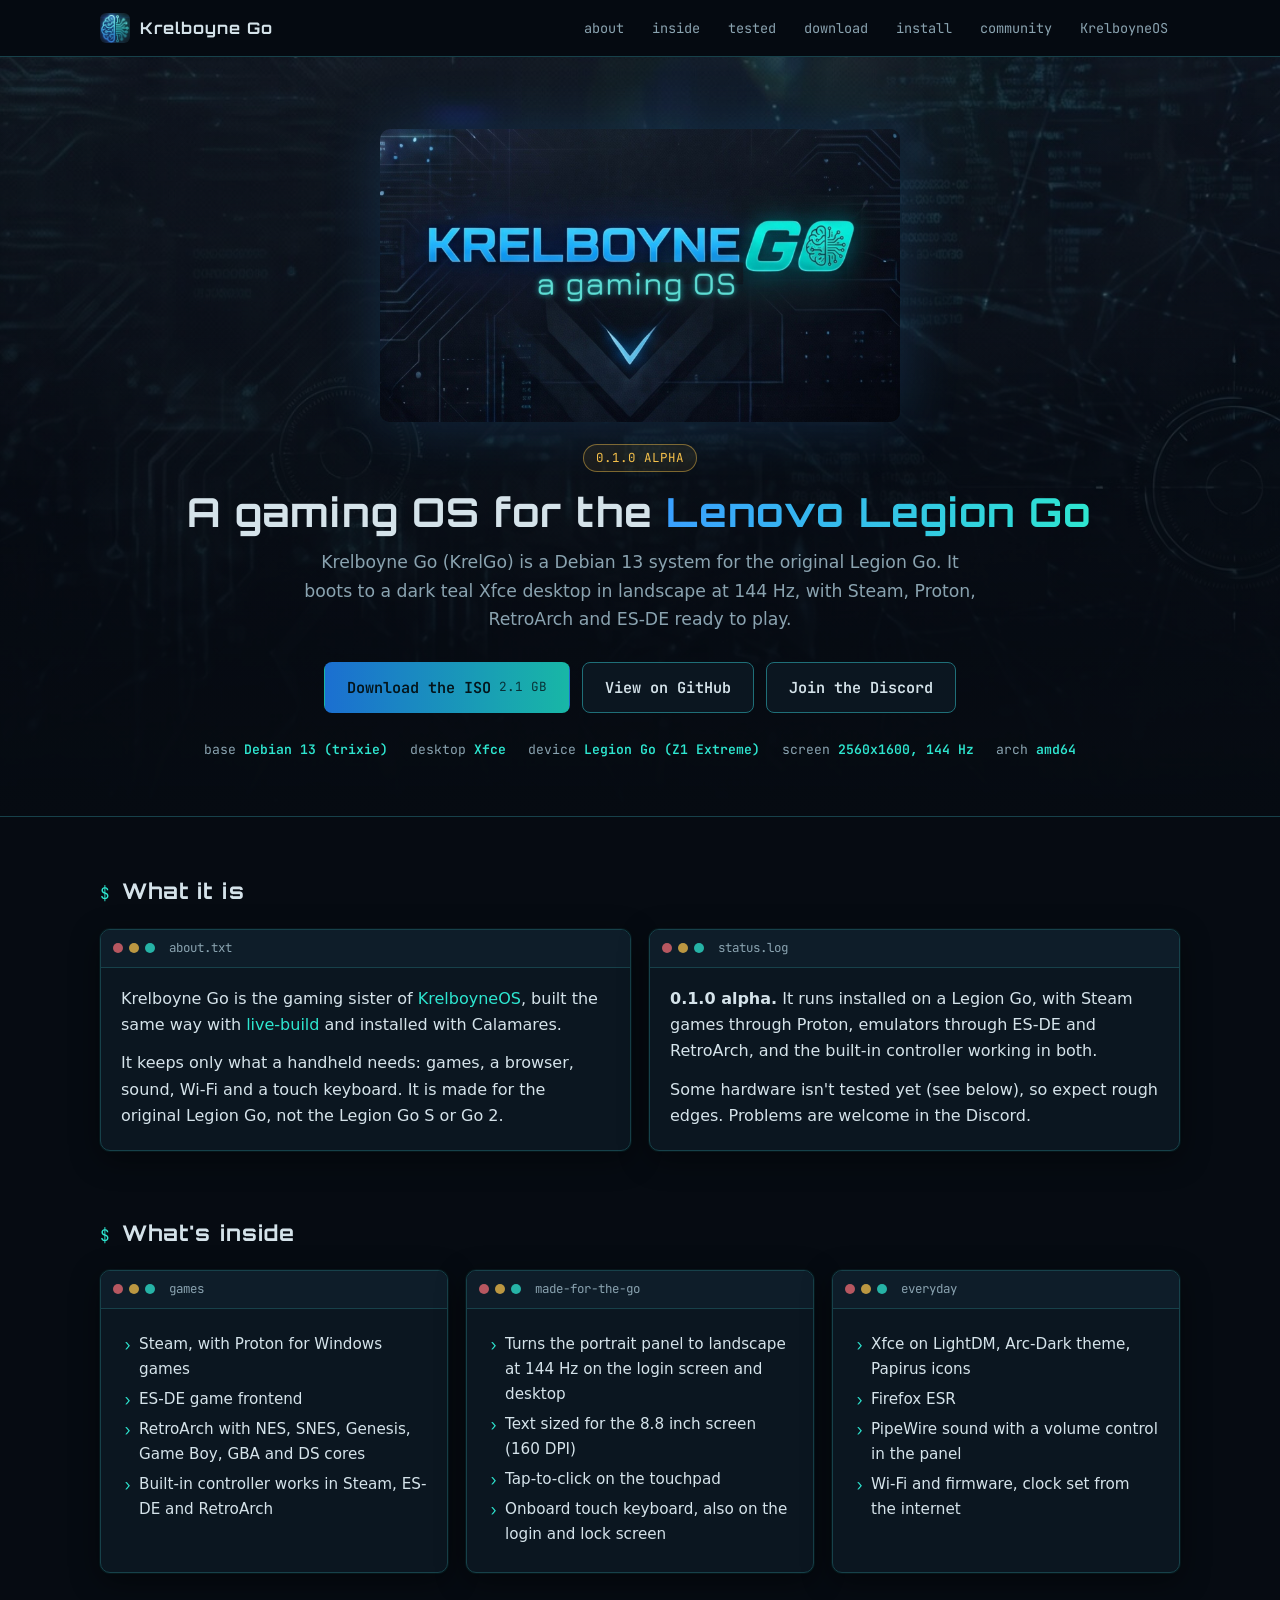
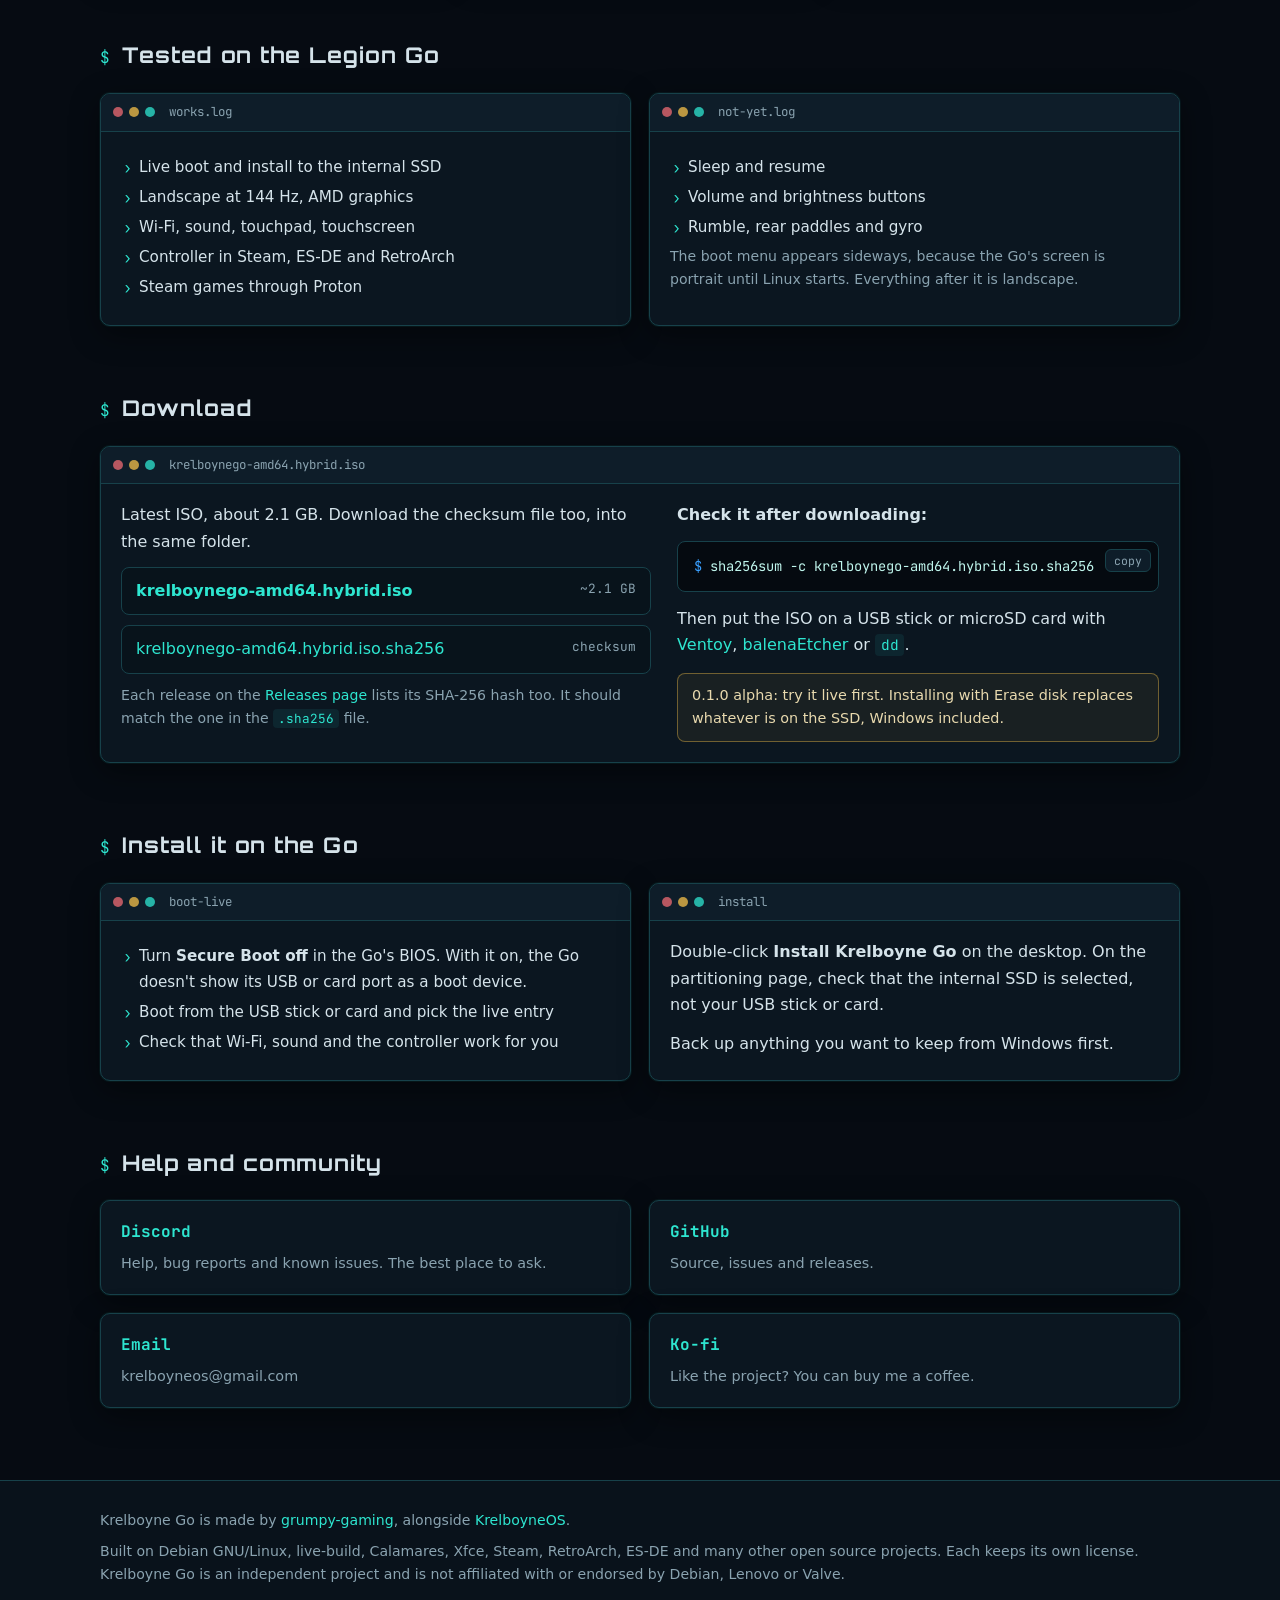
==== website/krelgo.html @ 4b9f7d55 "Website: Krelboyne Go page Add krelgo.html for the Legion Go sister project (what's inside, what's t" ====
<!doctype html>
<html lang="en">
<head>
  <meta charset="utf-8">
  <meta name="viewport" content="width=device-width, initial-scale=1">
  <title>Krelboyne Go — a Debian-based gaming OS for the Lenovo Legion Go</title>
  <meta name="description" content="Krelboyne Go (KrelGo) is a Debian 13 gaming OS for the original Lenovo Legion Go: Steam with Proton, RetroArch and ES-DE on an Xfce desktop. 0.1.0 alpha.">
  <meta name="theme-color" content="#060b12">
  <meta property="og:type" content="website">
  <meta property="og:title" content="Krelboyne Go">
  <meta property="og:description" content="A Debian 13 gaming OS for the Lenovo Legion Go. Steam, Proton, RetroArch and ES-DE, ready when it installs.">
  <meta property="og:url" content="https://krelboyneos.org/krelgo.html">
  <meta property="og:image" content="https://krelboyneos.org/img/krelgo/krelgo-banner.jpg">
  <meta name="twitter:card" content="summary_large_image">
  <link rel="icon" type="image/png" sizes="32x32" href="img/favicon-32.png">
  <link rel="apple-touch-icon" href="img/favicon.png">
  <link rel="preconnect" href="https://fonts.googleapis.com">
  <link rel="preconnect" href="https://fonts.gstatic.com" crossorigin>
  <link rel="stylesheet" href="https://fonts.googleapis.com/css2?family=JetBrains+Mono:wght@400;600&family=Orbitron:wght@600;700&display=swap">
  <link rel="stylesheet" href="style.css">
</head>
<body>

<nav class="nav">
  <div class="wrap">
    <a class="brand" href="#top"><img src="img/favicon.png" alt="">Krelboyne Go</a>
    <ul>
      <li><a href="#about">about</a></li>
      <li><a href="#inside">inside</a></li>
      <li><a href="#tested">tested</a></li>
      <li><a href="#download">download</a></li>
      <li><a href="#install">install</a></li>
      <li><a href="#community">community</a></li>
      <li><a href="index.html">KrelboyneOS</a></li>
    </ul>
  </div>
</nav>

<header class="hero" id="top">
  <div class="wrap">
    <img class="logo" src="img/krelgo/krelgo-banner.jpg" alt="KRELBOYNE GO — a gaming OS" width="1600" height="900">
    <span class="badge">0.1.0 alpha</span>
    <h1>A gaming OS for the <span>Lenovo Legion Go</span></h1>
    <p class="lead">Krelboyne Go (KrelGo) is a Debian 13 system for the original Legion Go. It boots to a dark teal Xfce desktop in landscape at 144 Hz, with Steam, Proton, RetroArch and ES-DE ready to play.</p>
    <div class="btn-row">
      <a class="btn primary" href="#download">Download the ISO <small>2.1 GB</small></a>
      <a class="btn" href="https://github.com/grumpy-gaming/krelgo">View on GitHub</a>
      <a class="btn" href="https://discord.gg/hzUZDPwBs7">Join the Discord</a>
    </div>
    <div class="facts">
      <span>base <b>Debian 13 (trixie)</b></span>
      <span>desktop <b>Xfce</b></span>
      <span>device <b>Legion Go (Z1 Extreme)</b></span>
      <span>screen <b>2560x1600, 144 Hz</b></span>
      <span>arch <b>amd64</b></span>
    </div>
  </div>
</header>

<main class="wrap">

  <section id="about">
    <div class="section-head"><span class="prompt">$</span><h2>What it is</h2></div>
    <div class="grid cols-2">
      <div class="window">
        <div class="window-bar"><div class="dots"><i></i><i></i><i></i></div><span class="title">about.txt</span></div>
        <div class="window-body">
          <p>Krelboyne Go is the gaming sister of <a href="index.html">KrelboyneOS</a>, built the same way with <a href="https://wiki.debian.org/DebianLive">live-build</a> and installed with Calamares.</p>
          <p>It keeps only what a handheld needs: games, a browser, sound, Wi-Fi and a touch keyboard. It is made for the original Legion Go, not the Legion Go S or Go 2.</p>
        </div>
      </div>
      <div class="window">
        <div class="window-bar"><div class="dots"><i></i><i></i><i></i></div><span class="title">status.log</span></div>
        <div class="window-body">
          <p><strong>0.1.0 alpha.</strong> It runs installed on a Legion Go, with Steam games through Proton, emulators through ES-DE and RetroArch, and the built-in controller working in both.</p>
          <p>Some hardware isn't tested yet (see below), so expect rough edges. Problems are welcome in the Discord.</p>
        </div>
      </div>
    </div>
  </section>

  <section id="inside">
    <div class="section-head"><span class="prompt">$</span><h2>What's inside</h2></div>
    <div class="grid cols-3">

      <div class="window">
        <div class="window-bar"><div class="dots"><i></i><i></i><i></i></div><span class="title">games</span></div>
        <div class="window-body"><ul>
          <li>Steam, with Proton for Windows games</li>
          <li>ES-DE game frontend</li>
          <li>RetroArch with NES, SNES, Genesis, Game Boy, GBA and DS cores</li>
          <li>Built-in controller works in Steam, ES-DE and RetroArch</li>
        </ul></div>
      </div>

      <div class="window">
        <div class="window-bar"><div class="dots"><i></i><i></i><i></i></div><span class="title">made-for-the-go</span></div>
        <div class="window-body"><ul>
          <li>Turns the portrait panel to landscape at 144 Hz on the login screen and desktop</li>
          <li>Text sized for the 8.8 inch screen (160 DPI)</li>
          <li>Tap-to-click on the touchpad</li>
          <li>Onboard touch keyboard, also on the login and lock screen</li>
        </ul></div>
      </div>

      <div class="window">
        <div class="window-bar"><div class="dots"><i></i><i></i><i></i></div><span class="title">everyday</span></div>
        <div class="window-body"><ul>
          <li>Xfce on LightDM, Arc-Dark theme, Papirus icons</li>
          <li>Firefox ESR</li>
          <li>PipeWire sound with a volume control in the panel</li>
          <li>Wi-Fi and firmware, clock set from the internet</li>
        </ul></div>
      </div>

    </div>
  </section>

  <section id="tested">
    <div class="section-head"><span class="prompt">$</span><h2>Tested on the Legion Go</h2></div>
    <div class="grid cols-2">
      <div class="window">
        <div class="window-bar"><div class="dots"><i></i><i></i><i></i></div><span class="title">works.log</span></div>
        <div class="window-body"><ul>
          <li>Live boot and install to the internal SSD</li>
          <li>Landscape at 144 Hz, AMD graphics</li>
          <li>Wi-Fi, sound, touchpad, touchscreen</li>
          <li>Controller in Steam, ES-DE and RetroArch</li>
          <li>Steam games through Proton</li>
        </ul></div>
      </div>
      <div class="window">
        <div class="window-bar"><div class="dots"><i></i><i></i><i></i></div><span class="title">not-yet.log</span></div>
        <div class="window-body"><ul>
          <li>Sleep and resume</li>
          <li>Volume and brightness buttons</li>
          <li>Rumble, rear paddles and gyro</li>
        </ul>
        <p class="note">The boot menu appears sideways, because the Go's screen is portrait until Linux starts. Everything after it is landscape.</p></div>
      </div>
    </div>
  </section>

  <section id="download" class="download">
    <div class="section-head"><span class="prompt">$</span><h2>Download</h2></div>
    <div class="window">
      <div class="window-bar"><div class="dots"><i></i><i></i><i></i></div><span class="title">krelboynego-amd64.hybrid.iso</span></div>
      <div class="window-body">
        <div>
          <p>Latest ISO, about 2.1 GB. Download the checksum file too, into the same folder.</p>
          <div class="file-line">
            <a href="https://dl.krelboyneos.org/krelboynego-amd64.hybrid.iso"><strong>krelboynego-amd64.hybrid.iso</strong></a>
            <span>~2.1 GB</span>
          </div>
          <div class="file-line">
            <a href="https://dl.krelboyneos.org/krelboynego-amd64.hybrid.iso.sha256">krelboynego-amd64.hybrid.iso.sha256</a>
            <span>checksum</span>
          </div>
          <p class="note">Each release on the <a href="https://github.com/grumpy-gaming/krelgo/releases">Releases page</a> lists its SHA-256 hash too. It should match the one in the <code>.sha256</code> file.</p>
        </div>
        <div>
          <p><strong>Check it after downloading:</strong></p>
          <div class="code">
            <pre><span class="p">$ </span>sha256sum -c krelboynego-amd64.hybrid.iso.sha256</pre>
            <button class="copy" type="button" data-copy="sha256sum -c krelboynego-amd64.hybrid.iso.sha256">copy</button>
          </div>
          <p style="margin-top:14px">Then put the ISO on a USB stick or microSD card with <a href="https://www.ventoy.net/">Ventoy</a>, <a href="https://etcher.balena.io/">balenaEtcher</a> or <code>dd</code>.</p>
          <div class="warn-box">0.1.0 alpha: try it live first. Installing with Erase disk replaces whatever is on the SSD, Windows included.</div>
        </div>
      </div>
    </div>
  </section>

  <section id="install">
    <div class="section-head"><span class="prompt">$</span><h2>Install it on the Go</h2></div>
    <div class="grid cols-2">
      <div class="window">
        <div class="window-bar"><div class="dots"><i></i><i></i><i></i></div><span class="title">boot-live</span></div>
        <div class="window-body">
          <ul>
            <li>Turn <strong>Secure Boot off</strong> in the Go's BIOS. With it on, the Go doesn't show its USB or card port as a boot device.</li>
            <li>Boot from the USB stick or card and pick the live entry</li>
            <li>Check that Wi-Fi, sound and the controller work for you</li>
          </ul>
        </div>
      </div>
      <div class="window">
        <div class="window-bar"><div class="dots"><i></i><i></i><i></i></div><span class="title">install</span></div>
        <div class="window-body">
          <p>Double-click <strong>Install Krelboyne Go</strong> on the desktop. On the partitioning page, check that the internal SSD is selected, not your USB stick or card.</p>
          <p>Back up anything you want to keep from Windows first.</p>
        </div>
      </div>
    </div>
  </section>

  <section id="community">
    <div class="section-head"><span class="prompt">$</span><h2>Help and community</h2></div>
    <div class="grid cols-2">
      <a class="window hoverable link-card" href="https://discord.gg/hzUZDPwBs7"><strong>Discord</strong><span>Help, bug reports and known issues. The best place to ask.</span></a>
      <a class="window hoverable link-card" href="https://github.com/grumpy-gaming/krelgo"><strong>GitHub</strong><span>Source, issues and releases.</span></a>
      <a class="window hoverable link-card" href="mailto:krelboyneos@gmail.com"><strong>Email</strong><span>krelboyneos@gmail.com</span></a>
      <a class="window hoverable link-card" href="https://ko-fi.com/krelboyneos"><strong>Ko-fi</strong><span>Like the project? You can buy me a coffee.</span></a>
    </div>
  </section>

</main>

<footer>
  <div class="wrap">
    <p>Krelboyne Go is made by <a href="https://github.com/grumpy-gaming">grumpy-gaming</a>, alongside <a href="index.html">KrelboyneOS</a>.</p>
    <p>Built on Debian GNU/Linux, live-build, Calamares, Xfce, Steam, RetroArch, ES-DE and many other open source projects. Each keeps its own license. Krelboyne Go is an independent project and is not affiliated with or endorsed by Debian, Lenovo or Valve.</p>
  </div>
</footer>

<script>
  document.querySelectorAll('.copy').forEach(function (btn) {
    btn.addEventListener('click', function () {
      var text = btn.getAttribute('data-copy');
      var done = function () { var o = btn.textContent; btn.textContent = 'copied'; setTimeout(function () { btn.textContent = o; }, 1400); };
      if (navigator.clipboard && navigator.clipboard.writeText) { navigator.clipboard.writeText(text).then(done, function () {}); }
    });
  });
</script>
</body>
</html>
---- website/style.css ----
/* KrelboyneOS site — dark teal, windowed panels */
:root {
  --bg: #060b12;
  --bg-2: #09121b;
  --panel: #0b1620;
  --panel-bar: #0e1d29;
  --line: #17414a;
  --line-bright: #1f6f78;
  --text: #d5e3ea;
  --muted: #8aa3b0;
  --teal: #2ee6d0;
  --blue: #3aa0ff;
  --warn: #f5c04a;
  --glow: 0 0 0 1px rgba(46, 230, 208, 0.06), 0 8px 30px rgba(0, 0, 0, 0.45);
  --mono: "JetBrains Mono", "JetBrainsMono Nerd Font", ui-monospace, "SFMono-Regular", Menlo, Consolas, monospace;
  --display: "Orbitron", "JetBrains Mono", ui-monospace, monospace;
  --sans: system-ui, -apple-system, "Segoe UI", Roboto, "Helvetica Neue", Arial, sans-serif;
}

* { box-sizing: border-box; }
html { scroll-behavior: smooth; scroll-padding-top: 4.5rem; }
body {
  margin: 0;
  background: var(--bg);
  color: var(--text);
  font-family: var(--sans);
  line-height: 1.65;
  -webkit-font-smoothing: antialiased;
}
a { color: var(--teal); text-decoration: none; }
a:hover { text-decoration: underline; }
img { max-width: 100%; height: auto; display: block; }
code, pre, kbd { font-family: var(--mono); }
code { font-size: 0.9em; color: var(--teal); background: rgba(46, 230, 208, 0.08); padding: 0.1em 0.4em; border-radius: 4px; }

.wrap { width: min(1080px, 100% - 32px); margin-inline: auto; }

/* ---------- nav ---------- */
.nav {
  position: sticky; top: 0; z-index: 20;
  background: rgba(6, 11, 18, 0.88);
  backdrop-filter: blur(8px);
  border-bottom: 1px solid var(--line);
}
.nav .wrap { display: flex; align-items: center; justify-content: space-between; gap: 16px; min-height: 56px; flex-wrap: wrap; }
.brand { display: flex; align-items: center; gap: 10px; font-family: var(--display); font-weight: 700; letter-spacing: 0.06em; color: var(--text); }
.brand:hover { text-decoration: none; }
.brand img { width: 30px; height: 30px; border-radius: 6px; }
.nav ul { display: flex; gap: 4px; list-style: none; margin: 0; padding: 0; flex-wrap: wrap; }
.nav ul a { display: block; padding: 6px 12px; border-radius: 6px; color: var(--muted); font-family: var(--mono); font-size: 0.85rem; }
.nav ul a:hover { color: var(--teal); background: rgba(46, 230, 208, 0.07); text-decoration: none; }
@media (max-width: 640px) {
  .nav .wrap { gap: 4px; padding: 6px 0; }
  .nav ul { flex-wrap: nowrap; overflow-x: auto; width: 100%; scrollbar-width: none; }
  .nav ul::-webkit-scrollbar { display: none; }
  .nav ul a { padding: 6px 10px; white-space: nowrap; }
}

/* ---------- hero ---------- */
.hero {
  position: relative;
  background:
    linear-gradient(180deg, rgba(6, 11, 18, 0.35) 0%, rgba(6, 11, 18, 0.7) 60%, var(--bg) 100%),
    url("img/hero-bg.jpg") 70% 100% / auto 165% no-repeat;
  padding: 72px 0 56px;
  text-align: center;
  border-bottom: 1px solid var(--line);
}
.hero img.logo { width: min(520px, 88%); margin: 0 auto 8px; border-radius: 10px; box-shadow: 0 0 60px rgba(58, 160, 255, 0.18); }
.badge {
  display: inline-block; margin: 14px 0 6px;
  font-family: var(--mono); font-size: 0.78rem; letter-spacing: 0.08em; text-transform: uppercase;
  color: var(--warn); border: 1px solid rgba(245, 192, 74, 0.45); background: rgba(245, 192, 74, 0.07);
  padding: 3px 12px; border-radius: 999px;
}
.hero h1 { font-family: var(--display); font-size: clamp(1.6rem, 4.4vw, 2.5rem); line-height: 1.2; margin: 10px 0 12px; letter-spacing: 0.03em; }
.hero h1 span { background: linear-gradient(90deg, var(--blue), var(--teal)); -webkit-background-clip: text; background-clip: text; color: transparent; }
.hero p.lead { max-width: 680px; margin: 0 auto 28px; color: var(--muted); font-size: 1.08rem; }
.btn-row { display: flex; gap: 12px; justify-content: center; flex-wrap: wrap; }
.btn {
  display: inline-flex; align-items: center; gap: 8px;
  padding: 12px 22px; border-radius: 8px; font-family: var(--mono); font-weight: 600; font-size: 0.95rem;
  border: 1px solid var(--line-bright); color: var(--text); background: var(--panel);
  transition: transform 0.12s, box-shadow 0.12s, border-color 0.12s;
}
.btn:hover { text-decoration: none; border-color: var(--teal); box-shadow: 0 0 18px rgba(46, 230, 208, 0.25); transform: translateY(-1px); }
.btn.primary { background: linear-gradient(90deg, #1b6fd1, #18b7a6); border-color: transparent; color: #04141a; }
.btn.primary:hover { box-shadow: 0 0 24px rgba(46, 230, 208, 0.45); }
.btn small { font-weight: 400; opacity: 0.8; }
.facts { display: flex; flex-wrap: wrap; justify-content: center; gap: 8px 22px; margin-top: 26px; color: var(--muted); font-family: var(--mono); font-size: 0.82rem; }
.facts b { color: var(--teal); font-weight: 600; }

/* ---------- sections ---------- */
section { padding: 56px 0 8px; }
.section-head { display: flex; align-items: baseline; gap: 12px; margin-bottom: 20px; }
.section-head h2 { font-family: var(--display); font-size: 1.35rem; margin: 0; letter-spacing: 0.05em; }
.section-head .prompt { font-family: var(--mono); color: var(--teal); }
.section-sub { color: var(--muted); max-width: 760px; margin: -8px 0 22px; }

/* ---------- windows ---------- */
.window {
  background: var(--panel);
  border: 1px solid var(--line);
  border-radius: 10px;
  box-shadow: var(--glow);
  overflow: hidden;
}
.window-bar {
  display: flex; align-items: center; gap: 8px;
  padding: 8px 12px;
  background: var(--panel-bar);
  border-bottom: 1px solid var(--line);
  font-family: var(--mono); font-size: 0.78rem; color: var(--muted);
}
.dots { display: flex; gap: 6px; }
.dots i { width: 10px; height: 10px; border-radius: 50%; background: #1d3a43; display: block; }
.dots i:nth-child(1) { background: #ef6b73; opacity: 0.75; }
.dots i:nth-child(2) { background: #f5c04a; opacity: 0.75; }
.dots i:nth-child(3) { background: #2ee6d0; opacity: 0.75; }
.window-bar .title { margin-left: 6px; }
.window-body { padding: 18px 20px 20px; }
.window-body > :first-child { margin-top: 0; }
.window-body > :last-child { margin-bottom: 0; }
.window-body p { margin: 0 0 12px; }

.grid { display: grid; gap: 18px; }
.grid.cols-2 { grid-template-columns: repeat(2, 1fr); }
.grid.cols-3 { grid-template-columns: repeat(3, 1fr); }
@media (max-width: 900px) { .grid.cols-3 { grid-template-columns: repeat(2, 1fr); } }
@media (max-width: 640px) { .grid.cols-2, .grid.cols-3 { grid-template-columns: 1fr; } }

.window ul { margin: 0; padding: 0; list-style: none; }
.window li { position: relative; padding-left: 18px; margin: 5px 0; font-size: 0.95rem; }
.window li::before { content: "›"; position: absolute; left: 2px; color: var(--teal); font-family: var(--mono); }

/* ---------- code blocks ---------- */
.code { position: relative; margin: 10px 0 0; }
.code pre {
  margin: 0; padding: 14px 52px 14px 16px;
  background: #050a10; border: 1px solid var(--line); border-radius: 8px;
  overflow-x: auto; font-size: 0.86rem; line-height: 1.55; color: #bff5ec;
}
.code pre .p { color: var(--blue); user-select: none; }
.copy {
  position: absolute; top: 8px; right: 8px;
  font-family: var(--mono); font-size: 0.72rem;
  background: var(--panel-bar); color: var(--muted);
  border: 1px solid var(--line); border-radius: 6px; padding: 3px 8px; cursor: pointer;
}
.copy:hover { color: var(--teal); border-color: var(--teal); }

/* ---------- screenshots ---------- */
.shot { margin: 0; }
.shot a { display: block; background: #050a10; }
.shot img { width: 100%; transition: opacity 0.12s; }
.shot a:hover img { opacity: 0.88; }
.shot figcaption { padding: 10px 14px 12px; color: var(--muted); font-size: 0.88rem; border-top: 1px solid var(--line); }
.shot-wide { margin-bottom: 18px; }

/* ---------- download ---------- */
.download .window-body { display: grid; grid-template-columns: 1.1fr 1fr; gap: 26px; }
@media (max-width: 760px) { .download .window-body { grid-template-columns: 1fr; } }
.file-line { display: flex; justify-content: space-between; gap: 12px; flex-wrap: wrap; padding: 10px 14px; border: 1px solid var(--line); border-radius: 8px; background: #08131b; margin-bottom: 10px; }
.file-line span { color: var(--muted); font-family: var(--mono); font-size: 0.8rem; }
.note { color: var(--muted); font-size: 0.88rem; }
.warn-box { border: 1px solid rgba(245, 192, 74, 0.4); background: rgba(245, 192, 74, 0.06); color: #e8d9ae; border-radius: 8px; padding: 10px 14px; font-size: 0.9rem; margin-top: 14px; }

/* ---------- roadmap ---------- */
.roadmap li::before { content: "○"; }

/* ---------- community ---------- */
.link-card { display: block; padding: 18px 20px; color: var(--text); }
.link-card:hover { text-decoration: none; }
.link-card strong { display: block; font-family: var(--mono); color: var(--teal); margin-bottom: 4px; }
.link-card span { color: var(--muted); font-size: 0.9rem; }
.window.hoverable { transition: border-color 0.12s, box-shadow 0.12s, transform 0.12s; }
.window.hoverable:hover { border-color: var(--teal); box-shadow: 0 0 22px rgba(46, 230, 208, 0.18); transform: translateY(-2px); }

/* ---------- footer ---------- */
footer { margin-top: 64px; border-top: 1px solid var(--line); padding: 28px 0 40px; color: var(--muted); font-size: 0.88rem; background: var(--bg-2); }
footer p { margin: 0 0 8px; }

@media (prefers-reduced-motion: reduce) { * { transition: none !important; } html { scroll-behavior: auto; } }
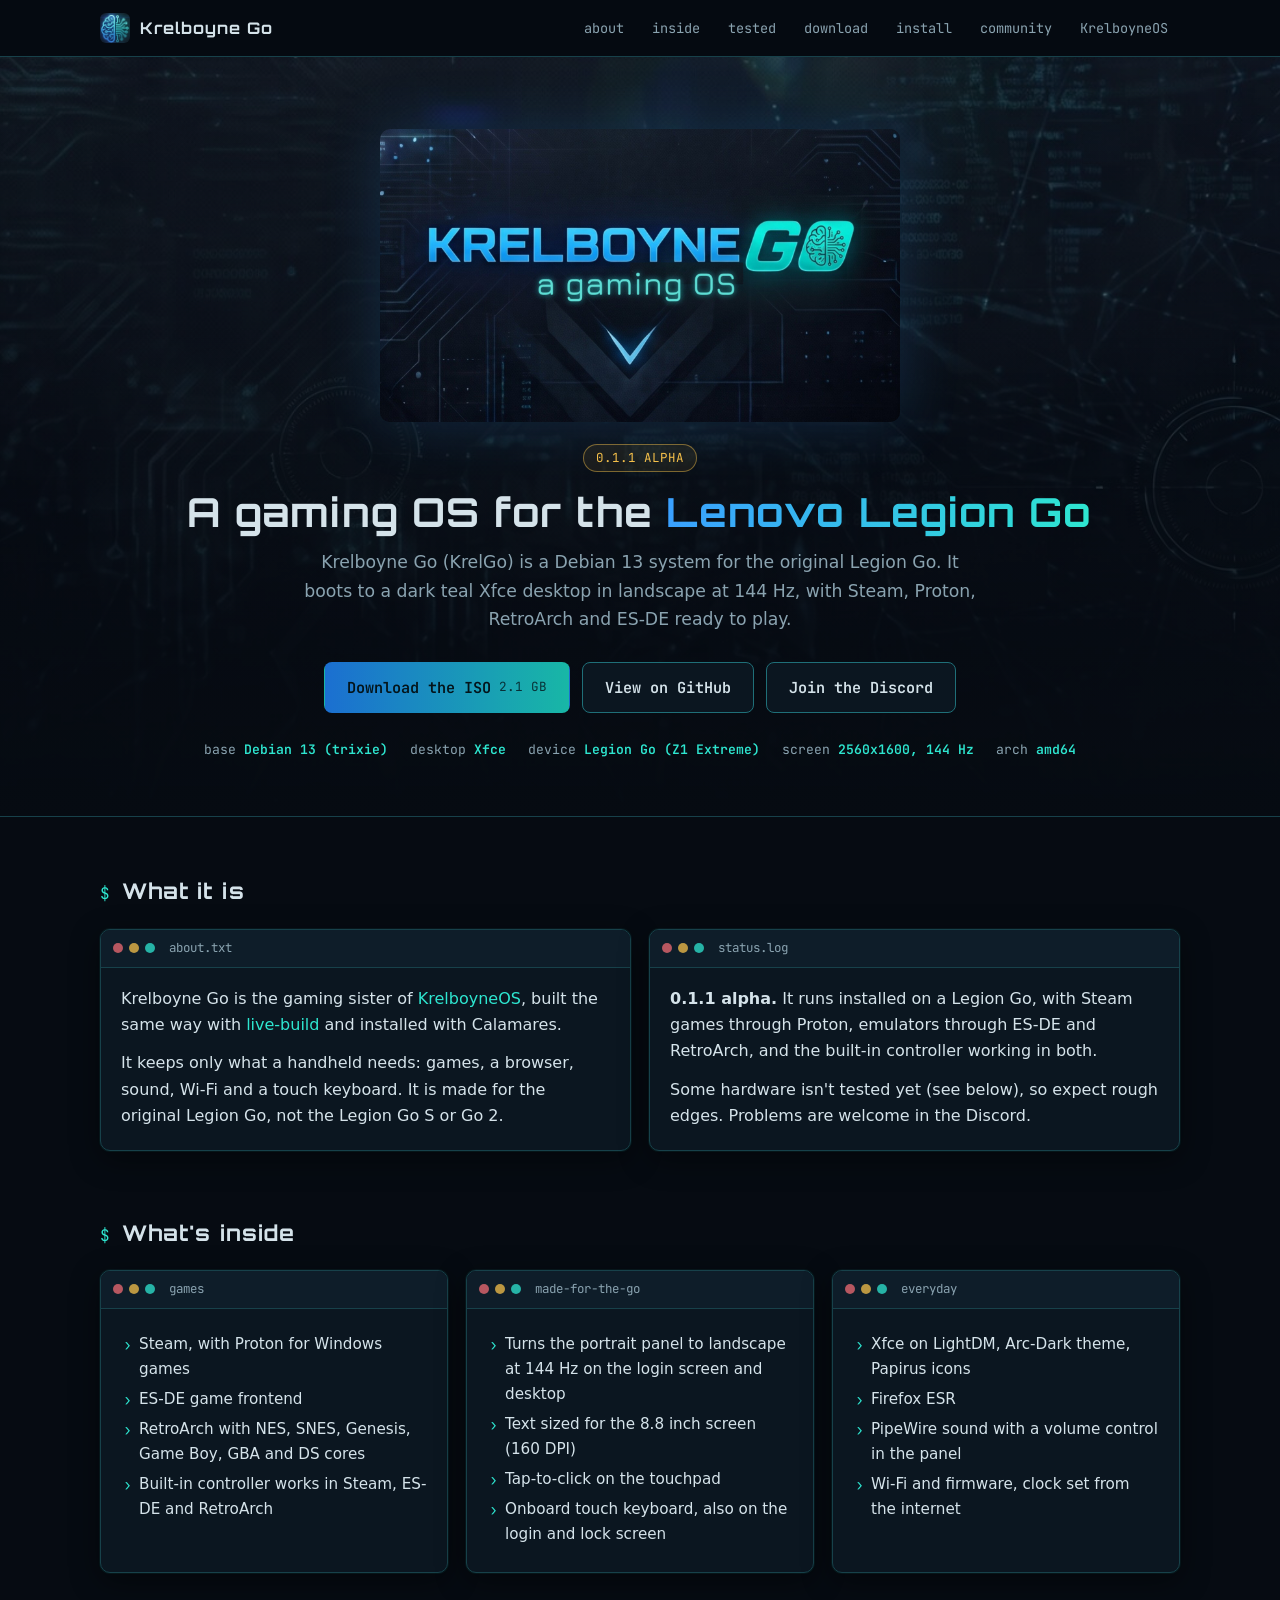
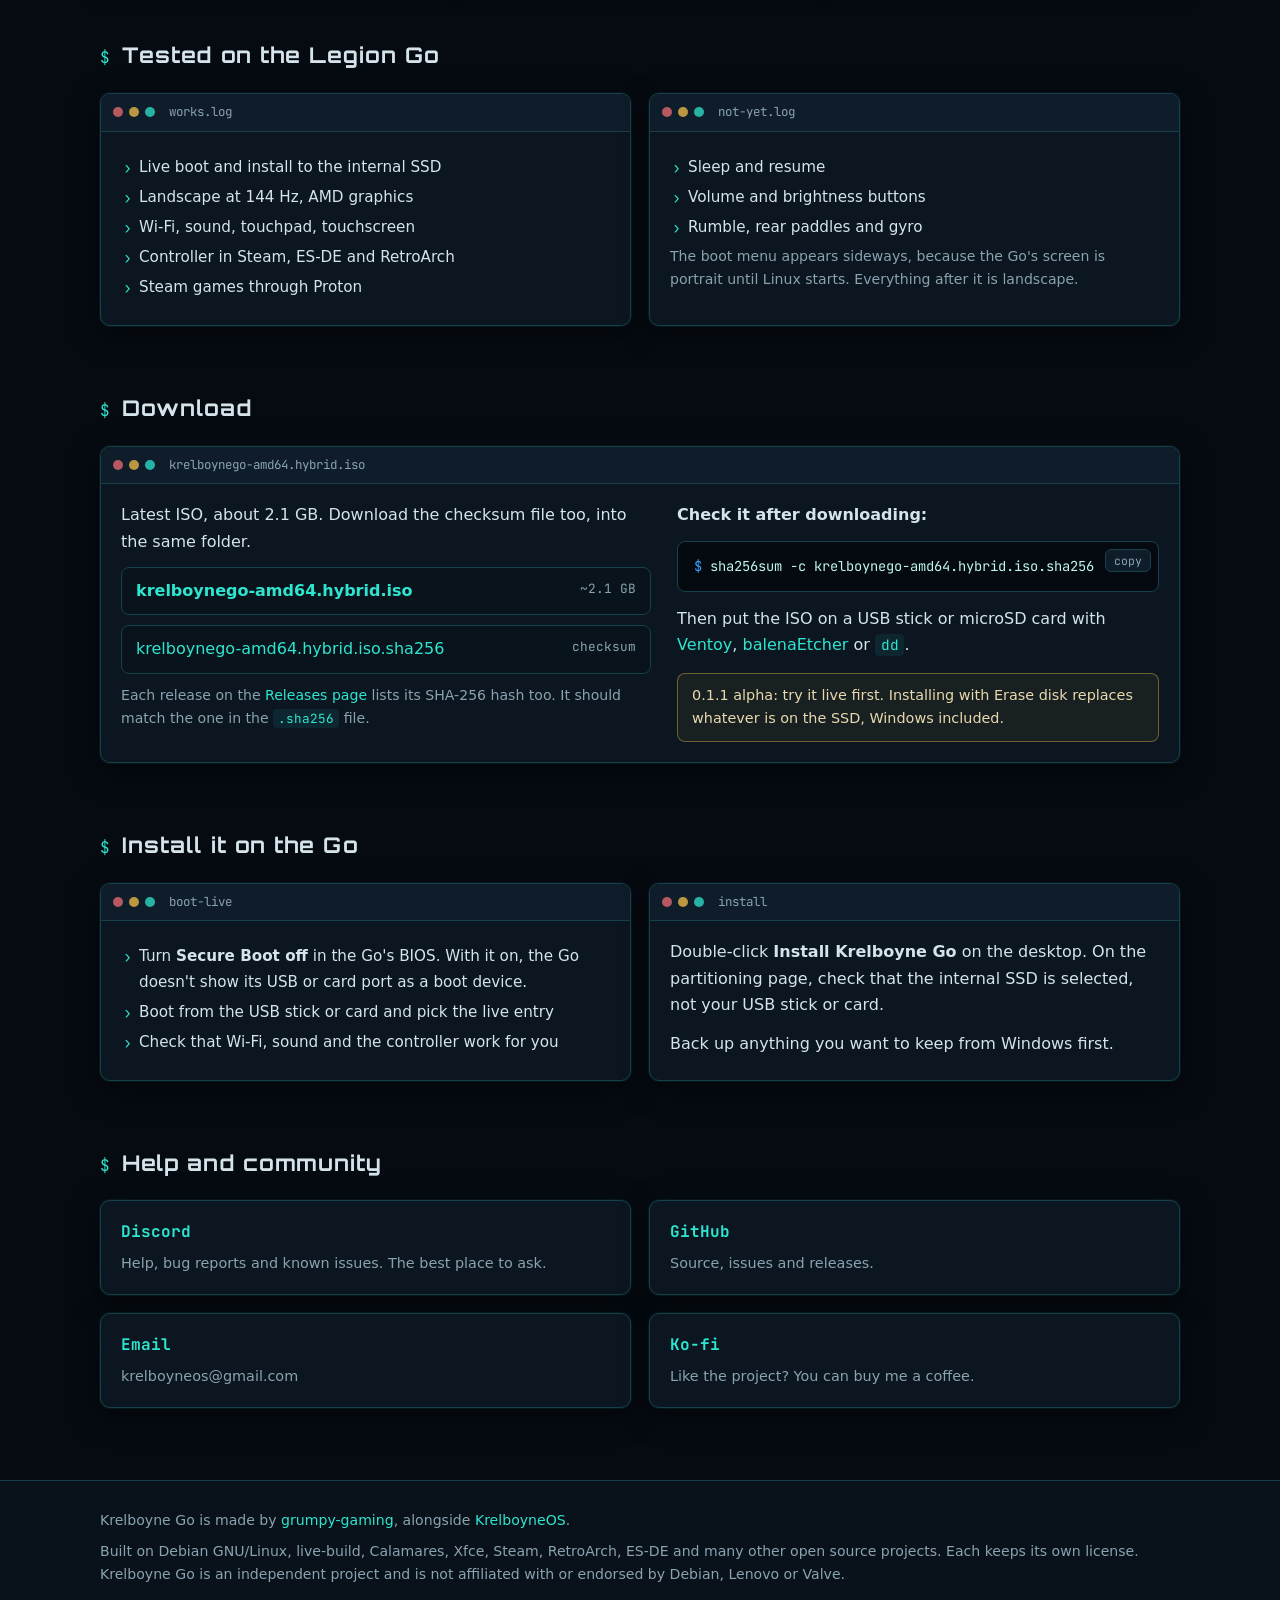
==== commit c47c765b: "Website: Krelboyne Go 0.1.1 Co-Authored-By: Claude Opus 5.5 <noreply@anthropic.com>" ====
--- a/website/krelgo.html
+++ b/website/krelgo.html
@@ -4,7 +4,7 @@
   <meta charset="utf-8">
   <meta name="viewport" content="width=device-width, initial-scale=1">
   <title>Krelboyne Go — a Debian-based gaming OS for the Lenovo Legion Go</title>
-  <meta name="description" content="Krelboyne Go (KrelGo) is a Debian 13 gaming OS for the original Lenovo Legion Go: Steam with Proton, RetroArch and ES-DE on an Xfce desktop. 0.1.0 alpha.">
+  <meta name="description" content="Krelboyne Go (KrelGo) is a Debian 13 gaming OS for the original Lenovo Legion Go: Steam with Proton, RetroArch and ES-DE on an Xfce desktop. 0.1.1 alpha.">
   <meta name="theme-color" content="#060b12">
   <meta property="og:type" content="website">
   <meta property="og:title" content="Krelboyne Go">
@@ -39,7 +39,7 @@
 <header class="hero" id="top">
   <div class="wrap">
     <img class="logo" src="img/krelgo/krelgo-banner.jpg" alt="KRELBOYNE GO — a gaming OS" width="1600" height="900">
-    <span class="badge">0.1.0 alpha</span>
+    <span class="badge">0.1.1 alpha</span>
     <h1>A gaming OS for the <span>Lenovo Legion Go</span></h1>
     <p class="lead">Krelboyne Go (KrelGo) is a Debian 13 system for the original Legion Go. It boots to a dark teal Xfce desktop in landscape at 144 Hz, with Steam, Proton, RetroArch and ES-DE ready to play.</p>
     <div class="btn-row">
@@ -72,7 +72,7 @@
       <div class="window">
         <div class="window-bar"><div class="dots"><i></i><i></i><i></i></div><span class="title">status.log</span></div>
         <div class="window-body">
-          <p><strong>0.1.0 alpha.</strong> It runs installed on a Legion Go, with Steam games through Proton, emulators through ES-DE and RetroArch, and the built-in controller working in both.</p>
+          <p><strong>0.1.1 alpha.</strong> It runs installed on a Legion Go, with Steam games through Proton, emulators through ES-DE and RetroArch, and the built-in controller working in both.</p>
           <p>Some hardware isn't tested yet (see below), so expect rough edges. Problems are welcome in the Discord.</p>
         </div>
       </div>
@@ -165,7 +165,7 @@
             <button class="copy" type="button" data-copy="sha256sum -c krelboynego-amd64.hybrid.iso.sha256">copy</button>
           </div>
           <p style="margin-top:14px">Then put the ISO on a USB stick or microSD card with <a href="https://www.ventoy.net/">Ventoy</a>, <a href="https://etcher.balena.io/">balenaEtcher</a> or <code>dd</code>.</p>
-          <div class="warn-box">0.1.0 alpha: try it live first. Installing with Erase disk replaces whatever is on the SSD, Windows included.</div>
+          <div class="warn-box">0.1.1 alpha: try it live first. Installing with Erase disk replaces whatever is on the SSD, Windows included.</div>
         </div>
       </div>
     </div>
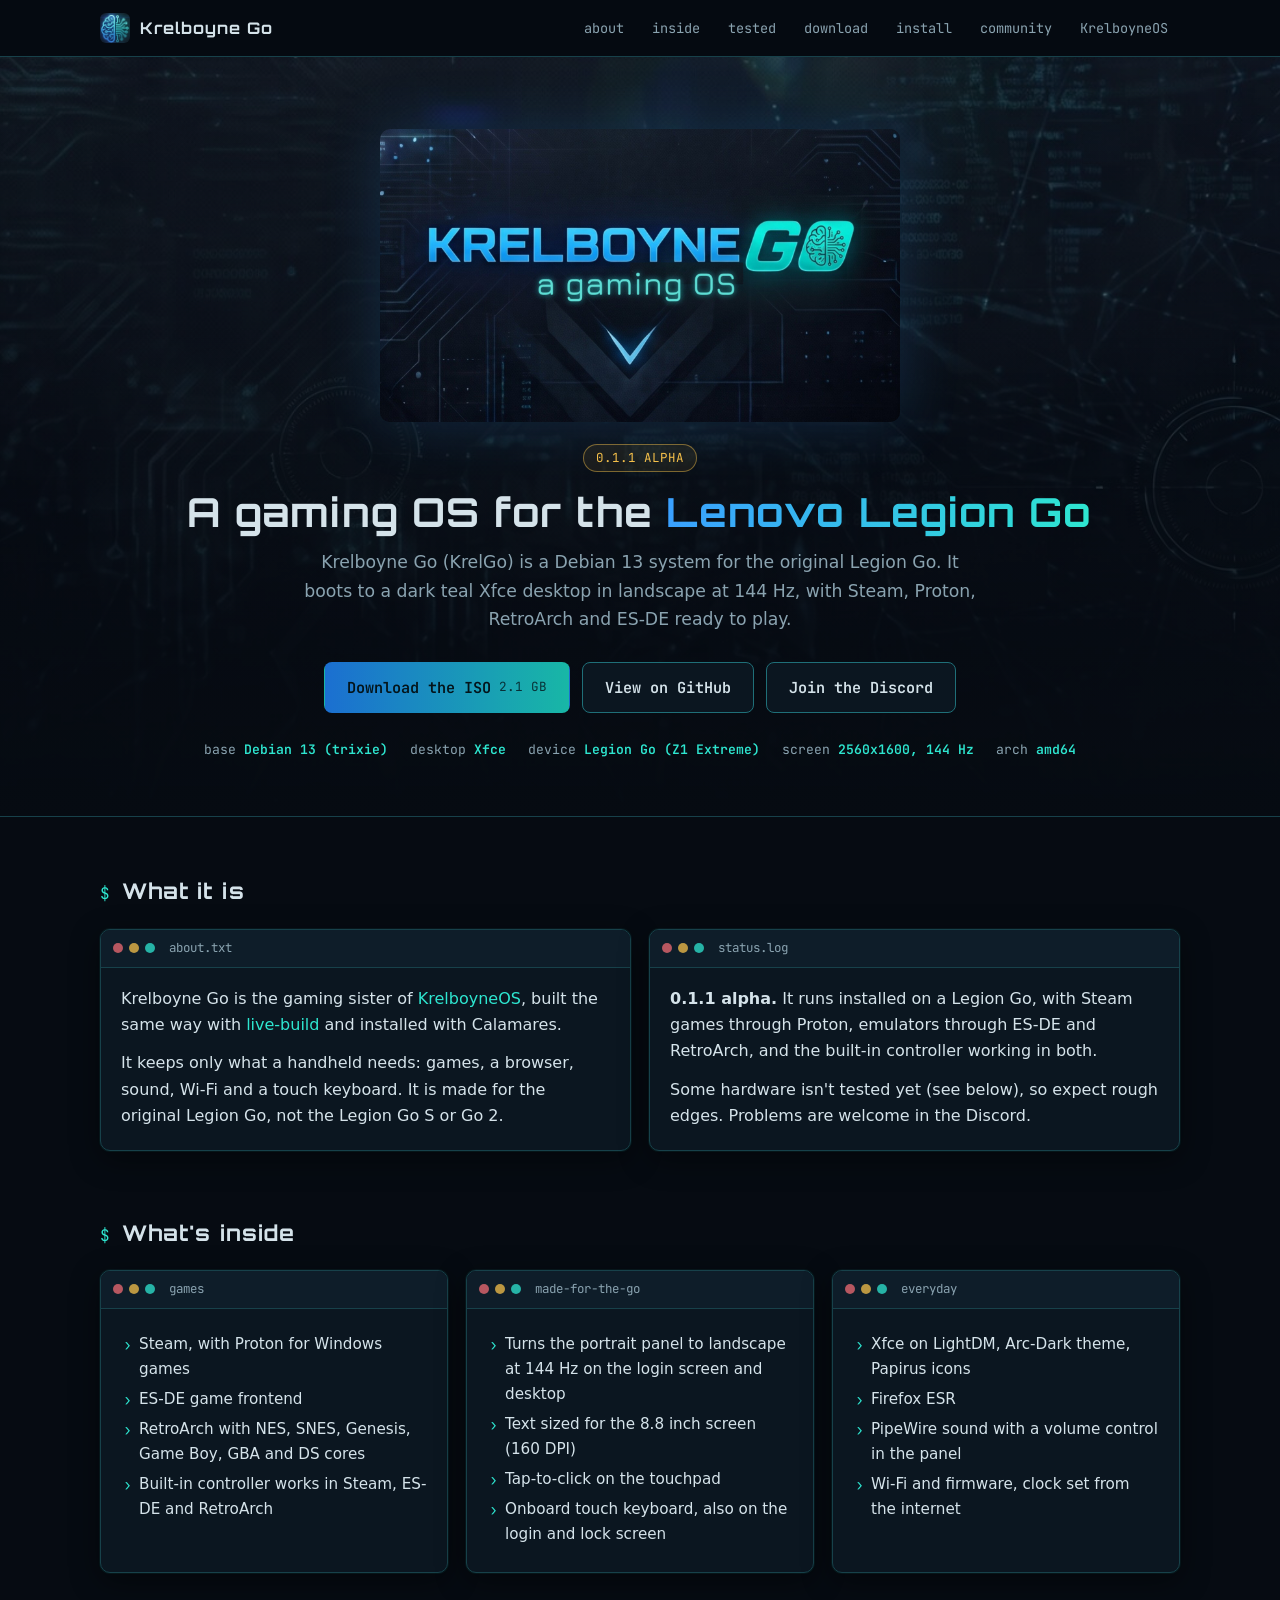
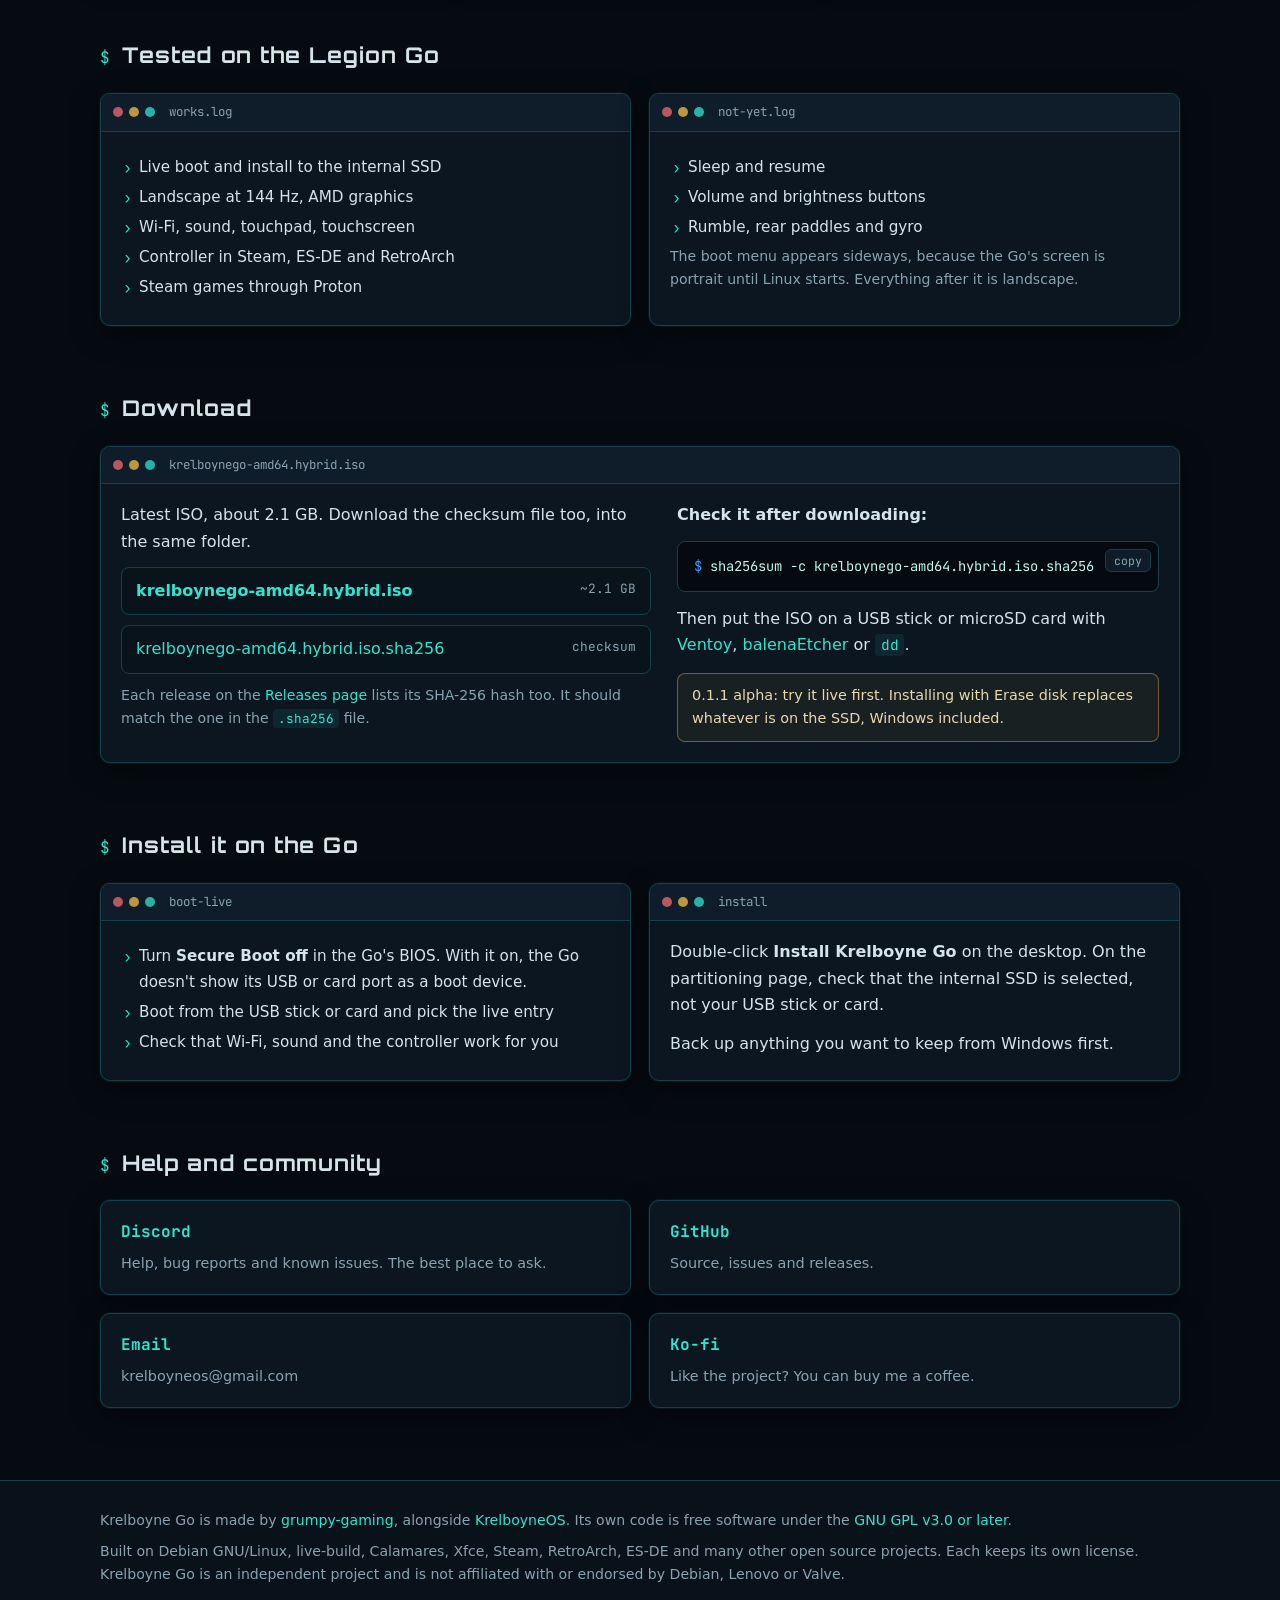
==== commit 98c54589: "License KrelboyneOS under GPL-3.0-or-later Add the GPL-3 text as LICENSE, name the license in the kr" ====
--- a/website/krelgo.html
+++ b/website/krelgo.html
@@ -208,7 +208,7 @@
 
 <footer>
   <div class="wrap">
-    <p>Krelboyne Go is made by <a href="https://github.com/grumpy-gaming">grumpy-gaming</a>, alongside <a href="index.html">KrelboyneOS</a>.</p>
+    <p>Krelboyne Go is made by <a href="https://github.com/grumpy-gaming">grumpy-gaming</a>, alongside <a href="index.html">KrelboyneOS</a>. Its own code is free software under the <a href="https://github.com/grumpy-gaming/krelgo/blob/main/LICENSE">GNU GPL v3.0 or later</a>.</p>
     <p>Built on Debian GNU/Linux, live-build, Calamares, Xfce, Steam, RetroArch, ES-DE and many other open source projects. Each keeps its own license. Krelboyne Go is an independent project and is not affiliated with or endorsed by Debian, Lenovo or Valve.</p>
   </div>
 </footer>
